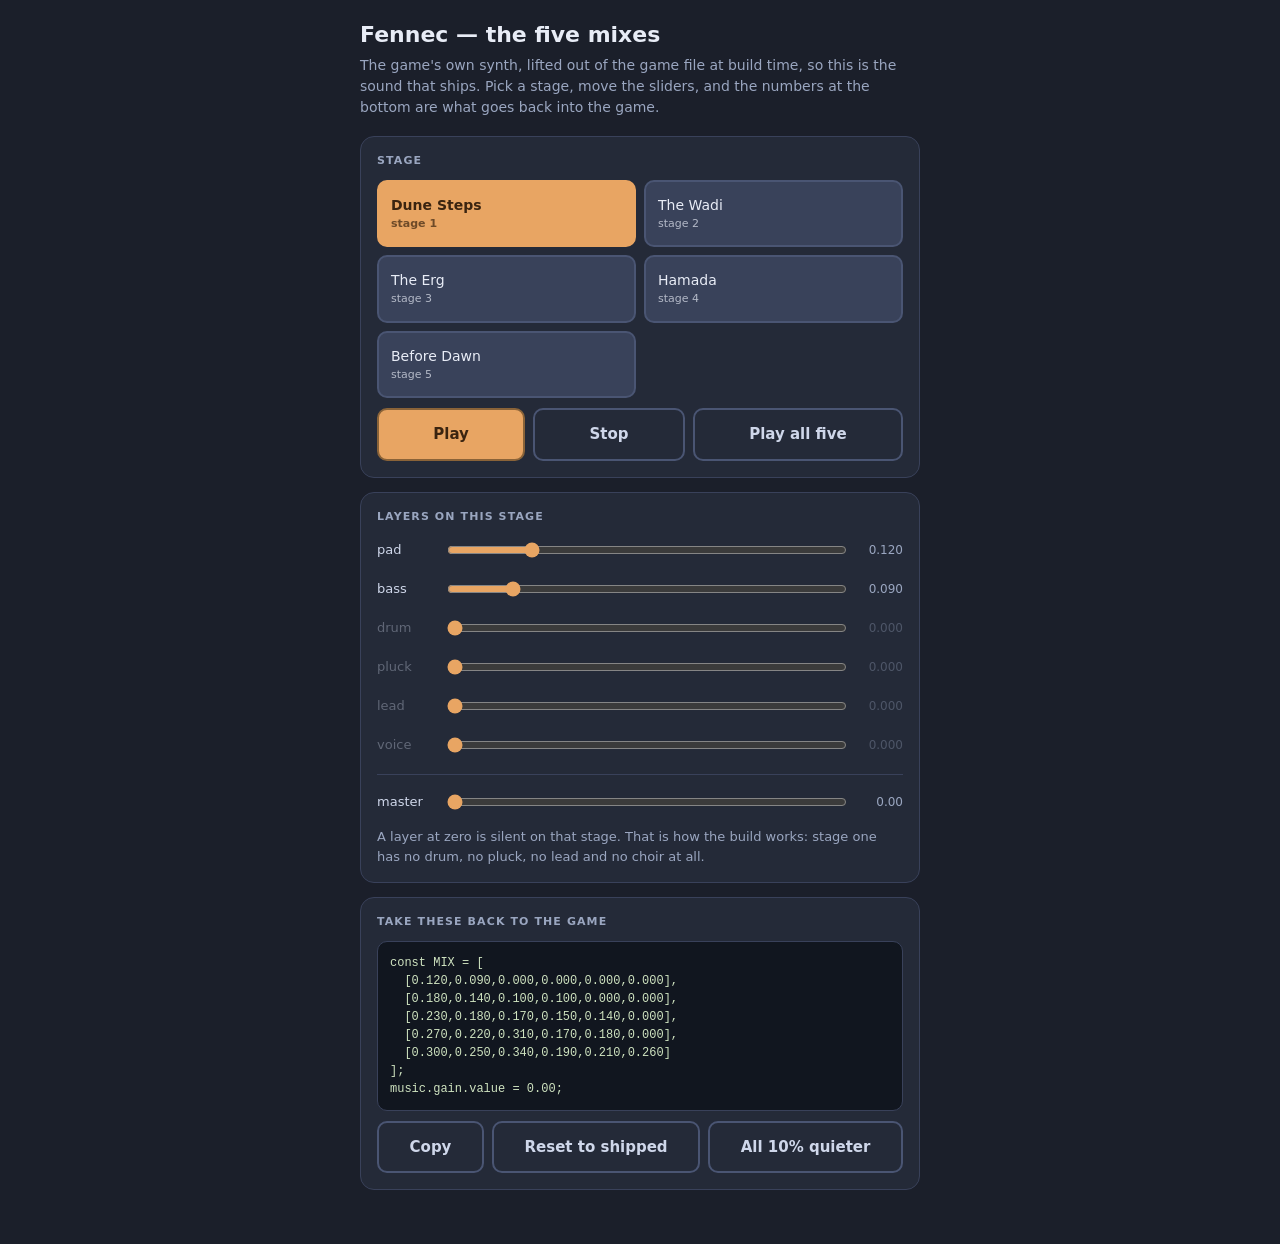
==== public/fennec-music.html @ d09bd9a5 "A bench for the five mixes, and bring the whole bed down Reported as generally too strong. Two answe" ====
<!doctype html>
<meta charset="utf-8">
<meta name="viewport" content="width=device-width, initial-scale=1, viewport-fit=cover">
<title>Fennec — the five mixes</title>
<style>
  :root { --ink:#3A2A18; --line:#8A6338; --paper:#FBF0DE; --warm:#E8A563; }
  * { box-sizing: border-box; -webkit-tap-highlight-color: transparent }
  body {
    margin: 0; padding: 18px 16px 40px; background: #1b1f2a; color: #e8ecf6;
    font: 15px/1.5 "Avenir Next", "Segoe UI", Roboto, system-ui, sans-serif;
  }
  .wrap { max-width: 560px; margin: 0 auto }
  h1 { font-size: 22px; margin: 0 0 4px }
  p.sub { color: #9aa6c0; margin: 0 0 18px; font-size: 14px }
  .panel { background: #242a38; border: 1px solid #39415a; border-radius: 14px;
           padding: 16px; margin-bottom: 14px }
  h2 { font-size: 11px; letter-spacing: .1em; text-transform: uppercase;
       color: #9aa6c0; margin: 0 0 10px; font-weight: 600 }
  .stages { display: grid; grid-template-columns: 1fr 1fr; gap: 8px }
  .stage {
    padding: 13px 12px; border-radius: 10px; border: 2px solid #4a5573;
    background: #39425a; color: #e8ecf6; font: inherit; font-size: 14px;
    text-align: left; cursor: pointer;
  }
  .stage.on { background: var(--warm); border-color: var(--warm); color: #3a2410;
              font-weight: 700 }
  .stage small { display: block; font-size: 11px; opacity: .7 }
  .row { display: grid; grid-template-columns: 58px 1fr 48px; gap: 10px;
         align-items: center; margin-bottom: 9px }
  .row label { font-size: 13px; color: #cfd7ea }
  .row output { font-size: 12px; color: #9aa6c0; text-align: right;
                font-variant-numeric: tabular-nums }
  input[type=range] { width: 100%; accent-color: var(--warm); height: 26px }
  .row.off label, .row.off output { opacity: .35 }
  .btns { display: flex; gap: 8px; flex-wrap: wrap; margin-top: 4px }
  button.go {
    flex: 1 1 auto; padding: 13px; border-radius: 10px; border: 2px solid var(--line);
    background: var(--warm); color: #3a2410; font: inherit; font-weight: 700;
    font-size: 15px; cursor: pointer;
  }
  button.ghost { background: transparent; color: #cfd7ea; border-color: #4a5573;
                 font-weight: 600 }
  pre { background: #11161f; border: 1px solid #39415a; border-radius: 10px;
        padding: 12px; overflow-x: auto; font-size: 12px; color: #cfe3c0;
        margin: 0 0 10px }
  .note { color: #9aa6c0; font-size: 13px; margin: 10px 0 0 }
</style>

<div class="wrap">
  <h1>Fennec — the five mixes</h1>
  <p class="sub">The game's own synth, lifted out of the game file at build time,
     so this is the sound that ships. Pick a stage, move the sliders, and the
     numbers at the bottom are what goes back into the game.</p>

  <div class="panel">
    <h2>Stage</h2>
    <div class="stages" id="stages"></div>
    <div class="btns" style="margin-top:10px">
      <button class="go" id="play">Play</button>
      <button class="go ghost" id="stop">Stop</button>
      <button class="go ghost" id="cycle">Play all five</button>
    </div>
  </div>

  <div class="panel">
    <h2>Layers on this stage</h2>
    <div id="sliders"></div>
    <div class="row" style="margin-top:14px;border-top:1px solid #39415a;padding-top:12px">
      <label>master</label>
      <input type="range" id="master" min="0" max="1" step="0.01">
      <output id="masterOut"></output>
    </div>
    <p class="note">A layer at zero is silent on that stage. That is how the build
       works: stage one has no drum, no pluck, no lead and no choir at all.</p>
  </div>

  <div class="panel">
    <h2>Take these back to the game</h2>
    <pre id="out"></pre>
    <div class="btns">
      <button class="go ghost" id="copy">Copy</button>
      <button class="go ghost" id="reset">Reset to shipped</button>
      <button class="go ghost" id="quieter">All 10% quieter</button>
    </div>
  </div>
</div>

<script>
"use strict";
const SND = (function(){
  let ac = null, music = null, sfx = null, noise = null;
  let timer = null, nextT = 0, pos = 0;
  let enabled = true, level = 0, ducked = false;

  const BPM = 96, S16 = (60 / BPM) / 4;      // one sixteenth, in seconds
  const nt = n => 440 * Math.pow(2, (n - 69) / 12);

  // i - bVII - IV - i, two bars each. The G major is the Dorian colour.
  const CHORDS = [[50,57,62,65], [48,55,60,64], [43,55,59,62], [50,57,62,65]];
  // Eight bars of melody, held back until Night Run.
  const TUNE = [
    {t:0,n:69,d:6},{t:8,n:72,d:4},{t:12,n:74,d:8},{t:24,n:72,d:4},{t:28,n:71,d:8},
    {t:40,n:69,d:6},{t:48,n:67,d:4},{t:52,n:69,d:10},{t:64,n:74,d:6},{t:72,n:76,d:4},
    {t:76,n:74,d:8},{t:88,n:72,d:4},{t:92,n:71,d:10},{t:108,n:69,d:6},{t:116,n:65,d:12}
  ];
  // pad, bass, drum, pluck, lead, voice.
  // Five stages, and the score is the arc: almost nothing at the start, a
  // frame drum, then the melody, then the drums hardening, and a voice over
  // the last one. A fennec is out all night and gets home before dawn.
  // Measured, not guessed: the first version had stages one to three landing
  // within 6% of each other, which is not a build, it is three mixes of the
  // same loudness wearing different hats. Widened until the step is audible.
  const MIX = [[.12,.09,.00,.00,.00,.00],
               [.18,.14,.10,.10,.00,.00],
               [.23,.18,.17,.15,.14,.00],
               [.27,.22,.31,.17,.18,.00],
               [.30,.25,.34,.19,.21,.26]];

  function mk(){
    if (ac) return true;
    try {
      const AC = window.AudioContext || window.webkitAudioContext;
      if (!AC) return false;
      ac = new AC();
      // Reported as generally too strong. The build between stages is a ratio,
      // so pulling the whole bed down leaves the arc intact and just makes it
      // sit under the game rather than on top of it.
      music = ac.createGain(); music.gain.value = 0.55;
      sfx   = ac.createGain(); sfx.gain.value = 0.8;
      music.connect(ac.destination); sfx.connect(ac.destination);
      noise = ac.createBuffer(1, ac.sampleRate * 0.6, ac.sampleRate);
      const d = noise.getChannelData(0);
      for (let i = 0; i < d.length; i++) d[i] = Math.random() * 2 - 1;
      return true;
    } catch (e) { ac = null; return false; }
  }

  function pad(t, midi, dur, g){
    const a = ac.createOscillator(), b = ac.createOscillator();
    const f = ac.createBiquadFilter(), v = ac.createGain();
    a.type = b.type = 'sawtooth';
    a.frequency.value = nt(midi); b.frequency.value = nt(midi) * 1.005;
    f.type = 'lowpass'; f.frequency.value = 820; f.Q.value = 0.7;
    v.gain.setValueAtTime(0.0001, t);
    v.gain.linearRampToValueAtTime(g, t + 0.7);
    v.gain.setTargetAtTime(0.0001, t + dur * 0.7, 0.35);
    a.connect(f); b.connect(f); f.connect(v); v.connect(music);
    a.start(t); b.start(t); a.stop(t + dur + 0.8); b.stop(t + dur + 0.8);
  }
  function pluck(t, midi, g){
    const o = ac.createOscillator(), f = ac.createBiquadFilter(), v = ac.createGain();
    o.type = 'triangle'; o.frequency.value = nt(midi);
    f.type = 'lowpass';
    f.frequency.setValueAtTime(3200, t);
    f.frequency.exponentialRampToValueAtTime(700, t + 0.3);
    v.gain.setValueAtTime(0.0001, t);
    v.gain.linearRampToValueAtTime(g, t + 0.006);
    v.gain.exponentialRampToValueAtTime(0.0001, t + 0.42);
    o.connect(f); f.connect(v); v.connect(music);
    o.start(t); o.stop(t + 0.45);
  }
  function lead(t, midi, dur, g){
    const o = ac.createOscillator(), v = ac.createGain();
    const lfo = ac.createOscillator(), amt = ac.createGain();
    o.type = 'triangle'; o.frequency.value = nt(midi);
    lfo.frequency.value = 5.1; amt.gain.value = 3.4;   // breath, not pitch wobble
    lfo.connect(amt); amt.connect(o.frequency);
    v.gain.setValueAtTime(0.0001, t);
    v.gain.linearRampToValueAtTime(g, t + 0.09);
    v.gain.setTargetAtTime(0.0001, t + dur * 0.75, 0.14);
    o.connect(v); v.connect(music);
    o.start(t); lfo.start(t); o.stop(t + dur + 0.5); lfo.stop(t + dur + 0.5);
  }
  function bass(t, midi, dur, g){
    const o = ac.createOscillator(), v = ac.createGain();
    o.type = 'sine'; o.frequency.value = nt(midi);
    v.gain.setValueAtTime(0.0001, t);
    v.gain.linearRampToValueAtTime(g, t + 0.03);
    v.gain.setTargetAtTime(0.0001, t + dur * 0.6, 0.12);
    o.connect(v); v.connect(music); o.start(t); o.stop(t + dur + 0.3);
  }
  // A vowel is a pair of resonances. Two bandpasses over a sawtooth at roughly
  // 700 and 1150 Hz gives an "ah" that sits behind the lead without competing.
  function voice(t, midi, dur, g, idx){
    const i = idx || 0;
    const o = ac.createOscillator(), out = ac.createGain();
    const vib = ac.createOscillator(), vibAmt = ac.createGain();
    o.type = 'sawtooth';
    // Singers are never quite in tune with each other, and that is the whole
    // difference between one voice and a choir.
    o.frequency.value = nt(midi) * (1 + (i % 2 ? 0.0035 : -0.0028) * (i ? 1 : 0));
    vib.frequency.value = 4.3 + i * 0.45; vibAmt.gain.value = 1.9 + i * 0.3;
    vib.connect(vibAmt); vibAmt.connect(o.frequency);
    const f1 = ac.createBiquadFilter(), f2 = ac.createBiquadFilter(),
          f3 = ac.createBiquadFilter();
    f1.type = f2.type = f3.type = 'bandpass';
    // Lifted from the midnight "ah" toward a brighter vowel, with a third
    // formant for air: this is the sound of it getting light.
    f1.frequency.value = 780 + i * 34; f1.Q.value = 6.5;
    f2.frequency.value = 1260 + i * 55; f2.Q.value = 8;
    f3.frequency.value = 2750 + i * 90; f3.Q.value = 5;
    const g1 = ac.createGain(), g2 = ac.createGain(), g3 = ac.createGain();
    g1.gain.value = 1; g2.gain.value = 0.6; g3.gain.value = 0.28;
    o.connect(f1); o.connect(f2); o.connect(f3);
    f1.connect(g1); f2.connect(g2); f3.connect(g3);
    g1.connect(out); g2.connect(out); g3.connect(out);
    out.gain.setValueAtTime(0.0001, t);
    out.gain.linearRampToValueAtTime(g, t + 0.45);
    out.gain.setTargetAtTime(0.0001, t + dur * 0.68, 0.32);
    out.connect(music);
    o.start(t); vib.start(t); o.stop(t + dur + 0.8); vib.stop(t + dur + 0.8);
  }

  function skin(t, g, hz, dur, bus){
    const s = ac.createBufferSource(), f = ac.createBiquadFilter(), v = ac.createGain();
    s.buffer = noise;
    f.type = 'bandpass'; f.frequency.value = hz; f.Q.value = 1.1;
    v.gain.setValueAtTime(g, t);
    v.gain.exponentialRampToValueAtTime(0.0001, t + dur);
    s.connect(f); f.connect(v); v.connect(bus || music);
    s.start(t); s.stop(t + dur + 0.05);
  }

  // Frame drum: a dull skin on the downbeats, a tighter tap between them.
  const DRUM = [2,0,0,1, 0,0,1,0, 2,0,1,0, 0,1,0,1];
  // From the fourth stage the frame drum is joined by a straight kit: kick on
  // one and three, backbeat on two and four, eighths on top. The earlier
  // version put a tom on an irregular pattern, which thickened the texture
  // without ever giving it a pulse to walk to.
  const KICK = [1,0,0,0, 0,0,0,0, 1,0,0,0, 0,0,1,0];
  const SNAP = [0,0,0,0, 1,0,0,0, 0,0,0,0, 1,0,0,0];

  function bar(step, t){
    const m = MIX[Math.min(level, MIX.length - 1)];
    const duck = ducked ? 0.35 : 1;
    const chord = CHORDS[Math.floor(step / 32) % CHORDS.length];
    const inBar = step % 16;

    if (step % 32 === 0 && m[0])
      for (const n of chord) pad(t, n, S16 * 32, m[0] * duck * (n < 55 ? .7 : .5));
    if (m[1] && (inBar === 0 || inBar === 10))
      bass(t, chord[0] - 12, S16 * 5, m[1] * duck);
    if (m[2]){
      const hit = DRUM[inBar];
      if (hit === 2){ skin(t, m[2] * duck, 190, 0.22); bass(t, 38, 0.1, m[2] * duck * .5); }
      else if (hit === 1) skin(t, m[2] * duck * 0.45, 1500, 0.06);
      if (level >= 3){
        if (KICK[inBar]){
          bass(t, 31, 0.2, m[2] * duck * 1.2);
          skin(t, m[2] * duck * 0.45, 95, 0.15);
        }
        if (SNAP[inBar]) skin(t, m[2] * duck * 0.78, 1150, 0.14);
        if (inBar % 2 === 0) skin(t, m[2] * duck * 0.2, 2700, 0.035);
      }
    }
    // The choir, and only on the last stage. Four voices in an open voicing
    // with the ninth on top: the brightest thing in the whole score, for the
    // one stage that ends at first light.
    if (m[5] && step % 32 === 0){
      const open = [chord[1], chord[2], chord[3], chord[2] + 14];
      open.forEach((n, i) => voice(t + i * 0.035, n, S16 * 30, m[5] * duck * (i ? 0.62 : 1), i));
    }
    if (m[3] && step % 2 === 0){
      const seq = [0, 2, 1, 3, 2, 1];
      pluck(t, chord[seq[(step / 2) % seq.length]] + 12, m[3] * duck * 0.8);
    }
    if (m[4])
      for (const e of TUNE) if (e.t === step % 128) lead(t, e.n, S16 * e.d, m[4] * duck);
  }

  function pump(){
    if (!ac) return;
    try {
      while (nextT < ac.currentTime + 0.15){
        if (nextT < ac.currentTime) nextT = ac.currentTime + 0.02;
        bar(pos, nextT);
        nextT += S16; pos = (pos + 1) % 128;
      }
    } catch (e) { /* a dropped frame of music is not worth a crash */ }
  }

  return {
    // Called from the first real tap, which is the gesture the browser wants.
    start: function(){
      if (!enabled || !mk()) return;
      try {
        if (ac.state === 'suspended') ac.resume();
        if (!timer){ nextT = ac.currentTime + 0.08; pos = 0; timer = setInterval(pump, 25); }
      } catch (e) { /* no sound is survivable; a thrown error is not */ }
    },
    setLevel: function(n){ level = n; },
    // Exposed so a test can measure the output instead of trusting that a node
    // was created. Harmless in play.
    ctx: function(){ return ac; },
    // Read and write the mix at runtime, so it can be dialled in by ear on a
    // bench instead of guessed at in source and redeployed to find out.
    mix: function(){ return MIX.map(r => r.slice()); },
    setMix: function(m){
      for (let i = 0; i < MIX.length && i < m.length; i++)
        for (let j = 0; j < MIX[i].length && j < m[i].length; j++) MIX[i][j] = +m[i][j];
    },
    master: function(){ return music ? music.gain.value : 0; },
    setMaster: function(v){ if (music) music.gain.value = +v; },
    // Restart the sequencer at the top of the loop. Comparing two stages is
    // only meaningful on the same bars: the lead and the chords move through a
    // 20 second cycle, so an unaligned window measures the music, not the mix.
    rewind: function(){ if (ac){ pos = 0; nextT = ac.currentTime + 0.05; } },
    tap: function(node){ if (ac){ music.connect(node); sfx.connect(node); } },
    duck: function(v){ ducked = !!v; },
    enabled: function(){ return enabled; },
    toggle: function(){
      enabled = !enabled;
      try {
        if (!enabled){ if (timer){ clearInterval(timer); timer = null; } if (ac) ac.suspend(); }
        else this.start();
      } catch (e) { /* ignore */ }
      return enabled;
    },
    // --- effects, all cheap and all forgiving ---
    blip: function(midi, g, type){
      if (!enabled || !ac) return;
      try {
        const o = ac.createOscillator(), v = ac.createGain(), t = ac.currentTime;
        o.type = type || 'triangle'; o.frequency.value = nt(midi);
        v.gain.setValueAtTime(0.0001, t);
        v.gain.linearRampToValueAtTime(g, t + 0.008);
        v.gain.exponentialRampToValueAtTime(0.0001, t + 0.18);
        o.connect(v); v.connect(sfx); o.start(t); o.stop(t + 0.2);
      } catch (e) { /* ignore */ }
    },
    sweep: function(a, b, g, dur, type){
      if (!enabled || !ac) return;
      try {
        const o = ac.createOscillator(), v = ac.createGain(), t = ac.currentTime;
        o.type = type || 'sawtooth';
        o.frequency.setValueAtTime(nt(a), t);
        o.frequency.exponentialRampToValueAtTime(nt(b), t + dur);
        v.gain.setValueAtTime(0.0001, t);
        v.gain.linearRampToValueAtTime(g, t + 0.01);
        v.gain.exponentialRampToValueAtTime(0.0001, t + dur);
        o.connect(v); v.connect(sfx); o.start(t); o.stop(t + dur + 0.05);
      } catch (e) { /* ignore */ }
    },
    hiss: function(g, hz, dur){
      if (!enabled || !ac || !noise) return;
      try { skin(ac.currentTime, g, hz, dur, sfx); } catch (e) { /* ignore */ }
    },
    date:   function(){ this.blip(81 + (Math.random() * 3 | 0), 0.1); },
    jump:   function(){ this.sweep(62, 74, 0.06, 0.13, 'triangle'); },
    bound:  function(){ this.sweep(69, 84, 0.08, 0.17, 'triangle'); this.hiss(0.05, 2600, 0.12); },
    dash:   function(){ this.sweep(88, 60, 0.09, 0.2, 'sawtooth'); this.hiss(0.1, 1800, 0.18); },
    stomp:  function(){ this.sweep(55, 36, 0.11, 0.17, 'square'); },
    hurt:   function(){ this.sweep(60, 41, 0.13, 0.32, 'sawtooth'); },
    melon:  function(){ [69,74,78].forEach((n,i) => setTimeout(() => this.blip(n, 0.1), i * 70)); },
    flower: function(){ [76,81,88].forEach((n,i) => setTimeout(() => this.blip(n, 0.09, 'sine'), i * 60)); },
    win:    function(){ [62,66,69,74].forEach((n,i) => setTimeout(() => this.blip(n, 0.11), i * 110)); },
    lose:   function(){ this.sweep(57, 33, 0.14, 0.7, 'sawtooth'); }
  };
})();

/* ---------------- bench ---------------- */
const LAYERS = ["pad","bass","drum","pluck","lead","voice"];
const STAGES = ["1 Dune Steps","2 The Wadi","3 The Erg","4 Hamada","5 Before Dawn"];
const SHIPPED = SND.mix();
let stage = 0, cycling = null;

const elStages = document.getElementById('stages');
const elSliders = document.getElementById('sliders');
const elOut = document.getElementById('out');
const elMaster = document.getElementById('master');
const elMasterOut = document.getElementById('masterOut');

elStages.innerHTML = STAGES.map((s, i) =>
  '<button class="stage" data-i="' + i + '">' + s.slice(2) +
  '<small>stage ' + (i + 1) + '</small></button>').join('');

elSliders.innerHTML = LAYERS.map((l, j) =>
  '<div class="row" data-j="' + j + '"><label>' + l + '</label>' +
  '<input type="range" min="0" max="0.6" step="0.005" data-j="' + j + '">' +
  '<output data-j="' + j + '"></output></div>').join('');

function draw(){
  const mix = SND.mix();
  [...elStages.children].forEach((b, i) => b.classList.toggle('on', i === stage));
  LAYERS.forEach((l, j) => {
    const v = mix[stage][j];
    elSliders.querySelector('input[data-j="' + j + '"]').value = v;
    elSliders.querySelector('output[data-j="' + j + '"]').textContent = v.toFixed(3);
    elSliders.querySelector('.row[data-j="' + j + '"]').classList.toggle('off', v === 0);
  });
  const m = SND.master();
  elMaster.value = m; elMasterOut.textContent = m.toFixed(2);
  elOut.textContent = 'const MIX = [' +
    mix.map((r, i) => '\n  [' + r.map(v => v.toFixed(3)).join(',') + ']' +
      (i < mix.length - 1 ? ',' : '')).join('') + '\n];\n' +
    'music.gain.value = ' + m.toFixed(2) + ';';
}

elStages.onclick = e => {
  const b = e.target.closest('.stage'); if (!b) return;
  stage = +b.dataset.i; SND.setLevel(stage); SND.rewind(); draw();
};
elSliders.oninput = e => {
  const j = +e.target.dataset.j;
  const mix = SND.mix();
  mix[stage][j] = +e.target.value;
  SND.setMix(mix); draw();
};
elMaster.oninput = e => { SND.setMaster(+e.target.value); draw(); };

document.getElementById('play').onclick = () => {
  SND.start(); SND.setLevel(stage); SND.rewind();
  if (SND.master() === 0) SND.setMaster(0.55);
  draw();
};
document.getElementById('stop').onclick = () => {
  if (cycling){ clearInterval(cycling); cycling = null; }
  if (SND.enabled()) SND.toggle();
  setTimeout(() => { if (!SND.enabled()) SND.toggle(); }, 50);  // keep it armed
  SND.setMaster(0);
  draw();
};
document.getElementById('cycle').onclick = () => {
  SND.start(); if (SND.master() === 0) SND.setMaster(0.55);
  if (cycling){ clearInterval(cycling); cycling = null; return; }
  stage = 0; SND.setLevel(0); SND.rewind(); draw();
  // 20 seconds is one full turn of the chord loop, so each stage is heard
  // through the same music rather than a different slice of it.
  cycling = setInterval(() => {
    stage = (stage + 1) % 5;
    SND.setLevel(stage); SND.rewind(); draw();
  }, 20000);
};
document.getElementById('reset').onclick = () => {
  SND.setMix(SHIPPED.map(r => r.slice())); SND.setMaster(0.55); draw();
};
document.getElementById('quieter').onclick = () => {
  SND.setMix(SND.mix().map(r => r.map(v => +(v * 0.9).toFixed(3)))); draw();
};
document.getElementById('copy').onclick = () => {
  navigator.clipboard && navigator.clipboard.writeText(elOut.textContent);
};

SND.setLevel(0);
draw();
window.__bench = { SND: SND, set stage(v){ stage = v; }, get stage(){ return stage; }, draw: draw };
</script>
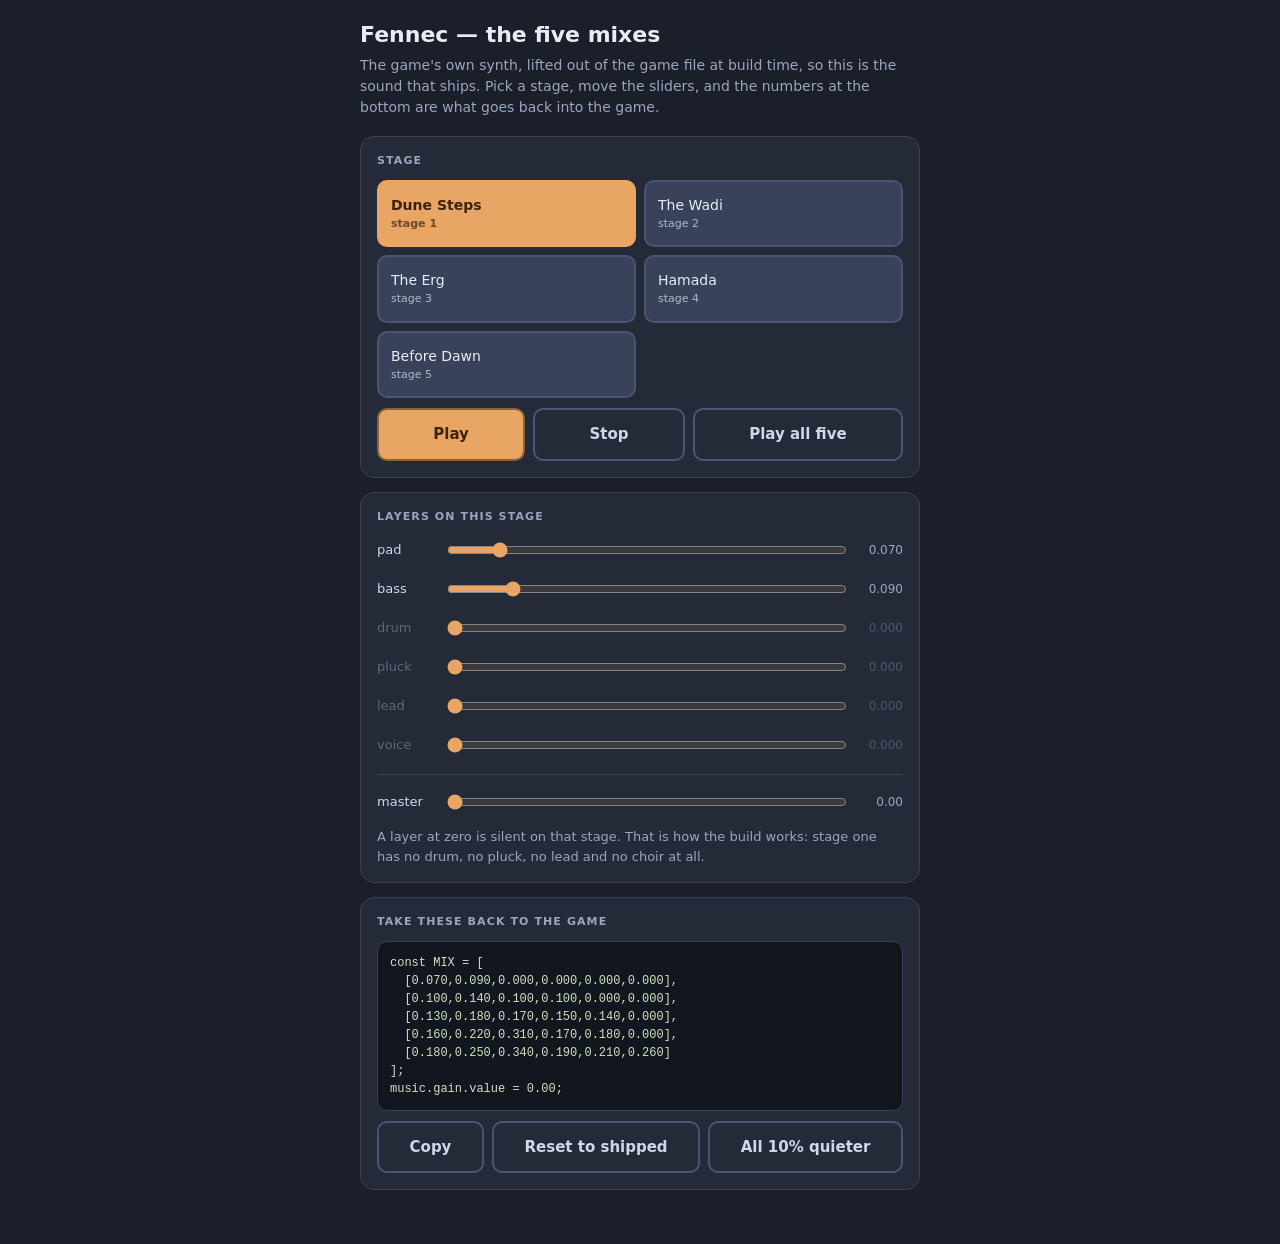
==== commit 24c24386: "Pull the pad right back: it was the layer sitting on everything Read "Pads.." as the pad being the o" ====
--- a/public/fennec-music.html
+++ b/public/fennec-music.html
@@ -110,11 +110,11 @@
   // Measured, not guessed: the first version had stages one to three landing
   // within 6% of each other, which is not a build, it is three mixes of the
   // same loudness wearing different hats. Widened until the step is audible.
-  const MIX = [[.12,.09,.00,.00,.00,.00],
-               [.18,.14,.10,.10,.00,.00],
-               [.23,.18,.17,.15,.14,.00],
-               [.27,.22,.31,.17,.18,.00],
-               [.30,.25,.34,.19,.21,.26]];
+  const MIX = [[.07,.09,.00,.00,.00,.00],
+               [.10,.14,.10,.10,.00,.00],
+               [.13,.18,.17,.15,.14,.00],
+               [.16,.22,.31,.17,.18,.00],
+               [.18,.25,.34,.19,.21,.26]];
 
   function mk(){
     if (ac) return true;
@@ -135,17 +135,22 @@
     } catch (e) { ac = null; return false; }
   }
 
+  // The pad is the only layer present on all five stages, so it is the one
+  // that reads as "the music" and the one that gets in the way. Darker, slower
+  // and a triangle under a single saw instead of two saws beating against each
+  // other: a bed to lie under rather than a thing to listen to.
   function pad(t, midi, dur, g){
     const a = ac.createOscillator(), b = ac.createOscillator();
-    const f = ac.createBiquadFilter(), v = ac.createGain();
-    a.type = b.type = 'sawtooth';
-    a.frequency.value = nt(midi); b.frequency.value = nt(midi) * 1.005;
-    f.type = 'lowpass'; f.frequency.value = 820; f.Q.value = 0.7;
+    const f = ac.createBiquadFilter(), hp = ac.createBiquadFilter(), v = ac.createGain();
+    a.type = 'sawtooth'; b.type = 'triangle';
+    a.frequency.value = nt(midi); b.frequency.value = nt(midi) * 1.003;
+    f.type = 'lowpass'; f.frequency.value = 520; f.Q.value = 0.5;
+    hp.type = 'highpass'; hp.frequency.value = 90;    // keep it out of the kick
     v.gain.setValueAtTime(0.0001, t);
-    v.gain.linearRampToValueAtTime(g, t + 0.7);
-    v.gain.setTargetAtTime(0.0001, t + dur * 0.7, 0.35);
-    a.connect(f); b.connect(f); f.connect(v); v.connect(music);
-    a.start(t); b.start(t); a.stop(t + dur + 0.8); b.stop(t + dur + 0.8);
+    v.gain.linearRampToValueAtTime(g, t + 1.1);        // breathes in, never arrives
+    v.gain.setTargetAtTime(0.0001, t + dur * 0.62, 0.45);
+    a.connect(f); b.connect(f); f.connect(hp); hp.connect(v); v.connect(music);
+    a.start(t); b.start(t); a.stop(t + dur + 1.0); b.stop(t + dur + 1.0);
   }
   function pluck(t, midi, g){
     const o = ac.createOscillator(), f = ac.createBiquadFilter(), v = ac.createGain();
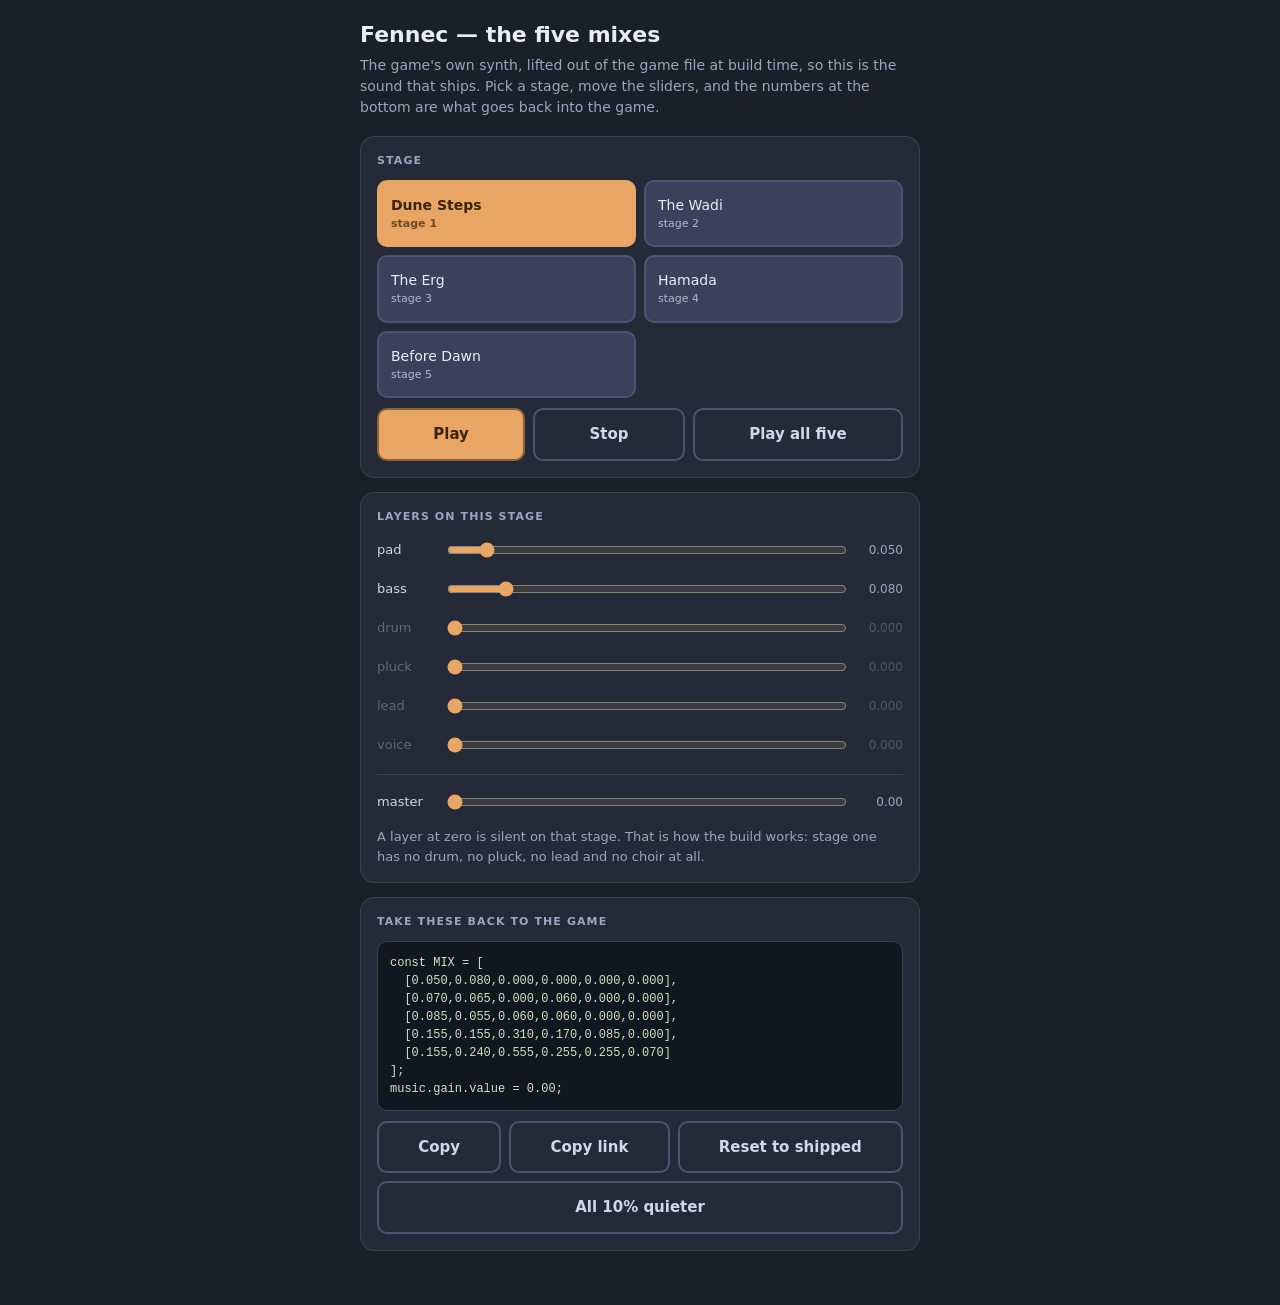
==== commit ca03ca50: "Your mix, a sane zoom on wide screens, and the choir layer actually working THE MIX is yours, pasted" ====
--- a/public/fennec-music.html
+++ b/public/fennec-music.html
@@ -79,6 +79,7 @@
     <pre id="out"></pre>
     <div class="btns">
       <button class="go ghost" id="copy">Copy</button>
+      <button class="go ghost" id="link">Copy link</button>
       <button class="go ghost" id="reset">Reset to shipped</button>
       <button class="go ghost" id="quieter">All 10% quieter</button>
     </div>
@@ -110,11 +111,14 @@
   // Measured, not guessed: the first version had stages one to three landing
   // within 6% of each other, which is not a build, it is three mixes of the
   // same loudness wearing different hats. Widened until the step is audible.
-  const MIX = [[.07,.09,.00,.00,.00,.00],
-               [.10,.14,.10,.10,.00,.00],
-               [.13,.18,.17,.15,.14,.00],
-               [.16,.22,.31,.17,.18,.00],
-               [.18,.25,.34,.19,.21,.26]];
+  // Tuned on the bench by the MD, pasted back verbatim. The printed master
+  // came through as 0.00, which is the bench's Stop button zeroing it rather
+  // than an instruction to ship silence.
+  const MIX = [[.050,.080,.000,.000,.000,.000],
+               [.070,.065,.000,.060,.000,.000],
+               [.085,.055,.060,.060,.000,.000],
+               [.155,.155,.310,.170,.085,.000],
+               [.155,.240,.555,.255,.255,.070]];
 
   function mk(){
     if (ac) return true;
@@ -209,8 +213,13 @@
     o.connect(f1); o.connect(f2); o.connect(f3);
     f1.connect(g1); f2.connect(g2); f3.connect(g3);
     g1.connect(out); g2.connect(out); g3.connect(out);
+    // Make-up gain. Three parallel bandpasses throw away most of a sawtooth's
+    // energy, so at the same nominal setting this layer measured 3.4x quieter
+    // than the lead and 5.4x quieter than the pad: the slider did nothing you
+    // could hear at any position. Measured, not guessed.
+    const MAKEUP = 3.5;
     out.gain.setValueAtTime(0.0001, t);
-    out.gain.linearRampToValueAtTime(g, t + 0.45);
+    out.gain.linearRampToValueAtTime(g * MAKEUP, t + 0.45);
     out.gain.setTargetAtTime(0.0001, t + dur * 0.68, 0.32);
     out.connect(music);
     o.start(t); vib.start(t); o.stop(t + dur + 0.8); vib.stop(t + dur + 0.8);
@@ -415,7 +424,9 @@
 
 document.getElementById('play').onclick = () => {
   SND.start(); SND.setLevel(stage); SND.rewind();
-  if (SND.master() === 0) SND.setMaster(0.55);
+  // master lives on a gain node, which does not exist until the context does
+  if (pendingMaster !== null){ SND.setMaster(pendingMaster); pendingMaster = null; }
+  else if (SND.master() === 0) SND.setMaster(0.55);
   draw();
 };
 document.getElementById('stop').onclick = () => {
@@ -446,6 +457,35 @@
   navigator.clipboard && navigator.clipboard.writeText(elOut.textContent);
 };
 
+/* A mix lives in this page's memory and nowhere else, so moving the sliders
+   and saying "I've changed it" sends nothing to anybody. The hash carries the
+   whole mix, which makes a tuned bench a link you can paste. */
+function encode(){
+  const flat = SND.mix().reduce((a, r) => a.concat(r), []);
+  return '#m=' + flat.map(v => Math.round(v * 1000)).join('.') +
+         '&v=' + Math.round(SND.master() * 100);
+}
+function decode(){
+  const h = location.hash || '';
+  const m = /#m=([d.]+)&v=(d+)/.exec(h);
+  if (!m) return false;
+  const flat = m[1].split('.').map(n => +n / 1000);
+  if (flat.length !== 30) return false;
+  const rows = [];
+  for (let i = 0; i < 5; i++) rows.push(flat.slice(i * 6, i * 6 + 6));
+  SND.setMix(rows);
+  pendingMaster = +m[2] / 100;
+  return true;
+}
+let pendingMaster = null;
+document.getElementById('link').onclick = () => {
+  const url = location.origin + location.pathname + encode();
+  if (navigator.clipboard) navigator.clipboard.writeText(url);
+  const b = document.getElementById('link');
+  b.textContent = 'Link copied'; setTimeout(() => { b.textContent = 'Copy link'; }, 1600);
+};
+if (decode()) document.getElementById('out').scrollIntoView({ block: 'nearest' });
+
 SND.setLevel(0);
 draw();
 window.__bench = { SND: SND, set stage(v){ stage = v; }, get stage(){ return stage; }, draw: draw };
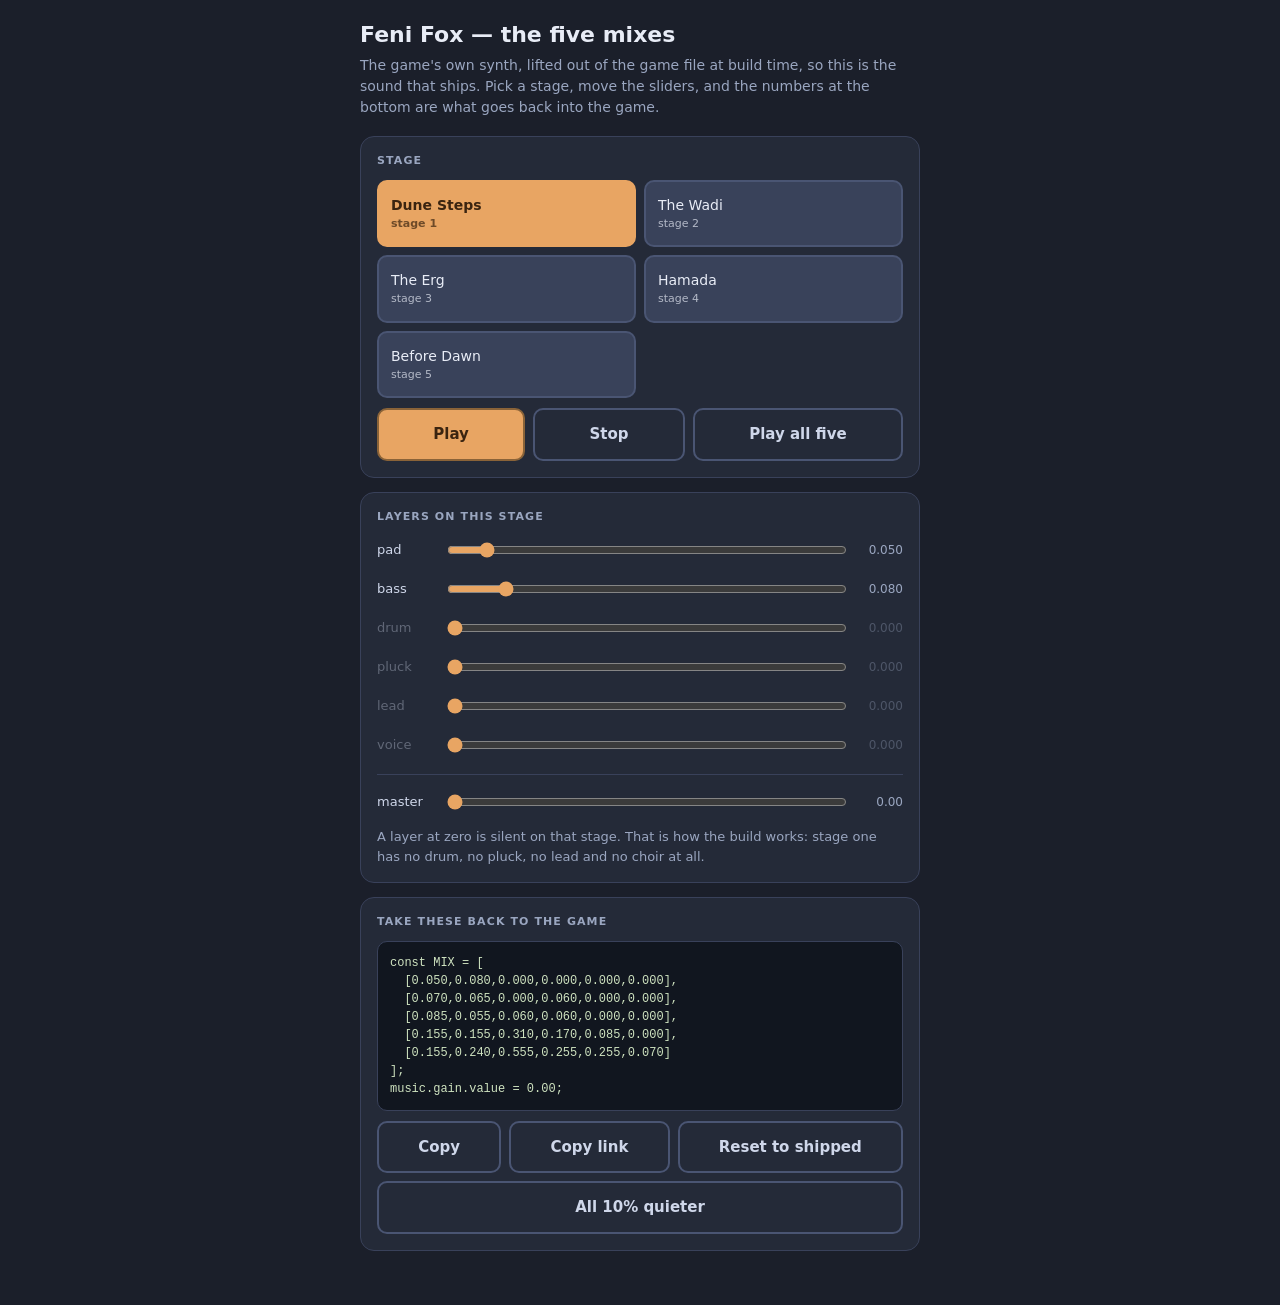
==== commit 2bebd7b5: "Rename the game to Feni Fox Title tag, title card and the pack manifest. The deployed file stays fen" ====
--- a/public/fennec-music.html
+++ b/public/fennec-music.html
@@ -1,7 +1,7 @@
 <!doctype html>
 <meta charset="utf-8">
 <meta name="viewport" content="width=device-width, initial-scale=1, viewport-fit=cover">
-<title>Fennec — the five mixes</title>
+<title>Feni Fox — the five mixes</title>
 <style>
   :root { --ink:#3A2A18; --line:#8A6338; --paper:#FBF0DE; --warm:#E8A563; }
   * { box-sizing: border-box; -webkit-tap-highlight-color: transparent }
@@ -47,7 +47,7 @@
 </style>
 
 <div class="wrap">
-  <h1>Fennec — the five mixes</h1>
+  <h1>Feni Fox — the five mixes</h1>
   <p class="sub">The game's own synth, lifted out of the game file at build time,
      so this is the sound that ships. Pick a stage, move the sliders, and the
      numbers at the bottom are what goes back into the game.</p>
@@ -467,7 +467,7 @@
 }
 function decode(){
   const h = location.hash || '';
-  const m = /#m=([d.]+)&v=(d+)/.exec(h);
+  const m = /#m=([\d.]+)&v=(\d+)/.exec(h);
   if (!m) return false;
   const flat = m[1].split('.').map(n => +n / 1000);
   if (flat.length !== 30) return false;
